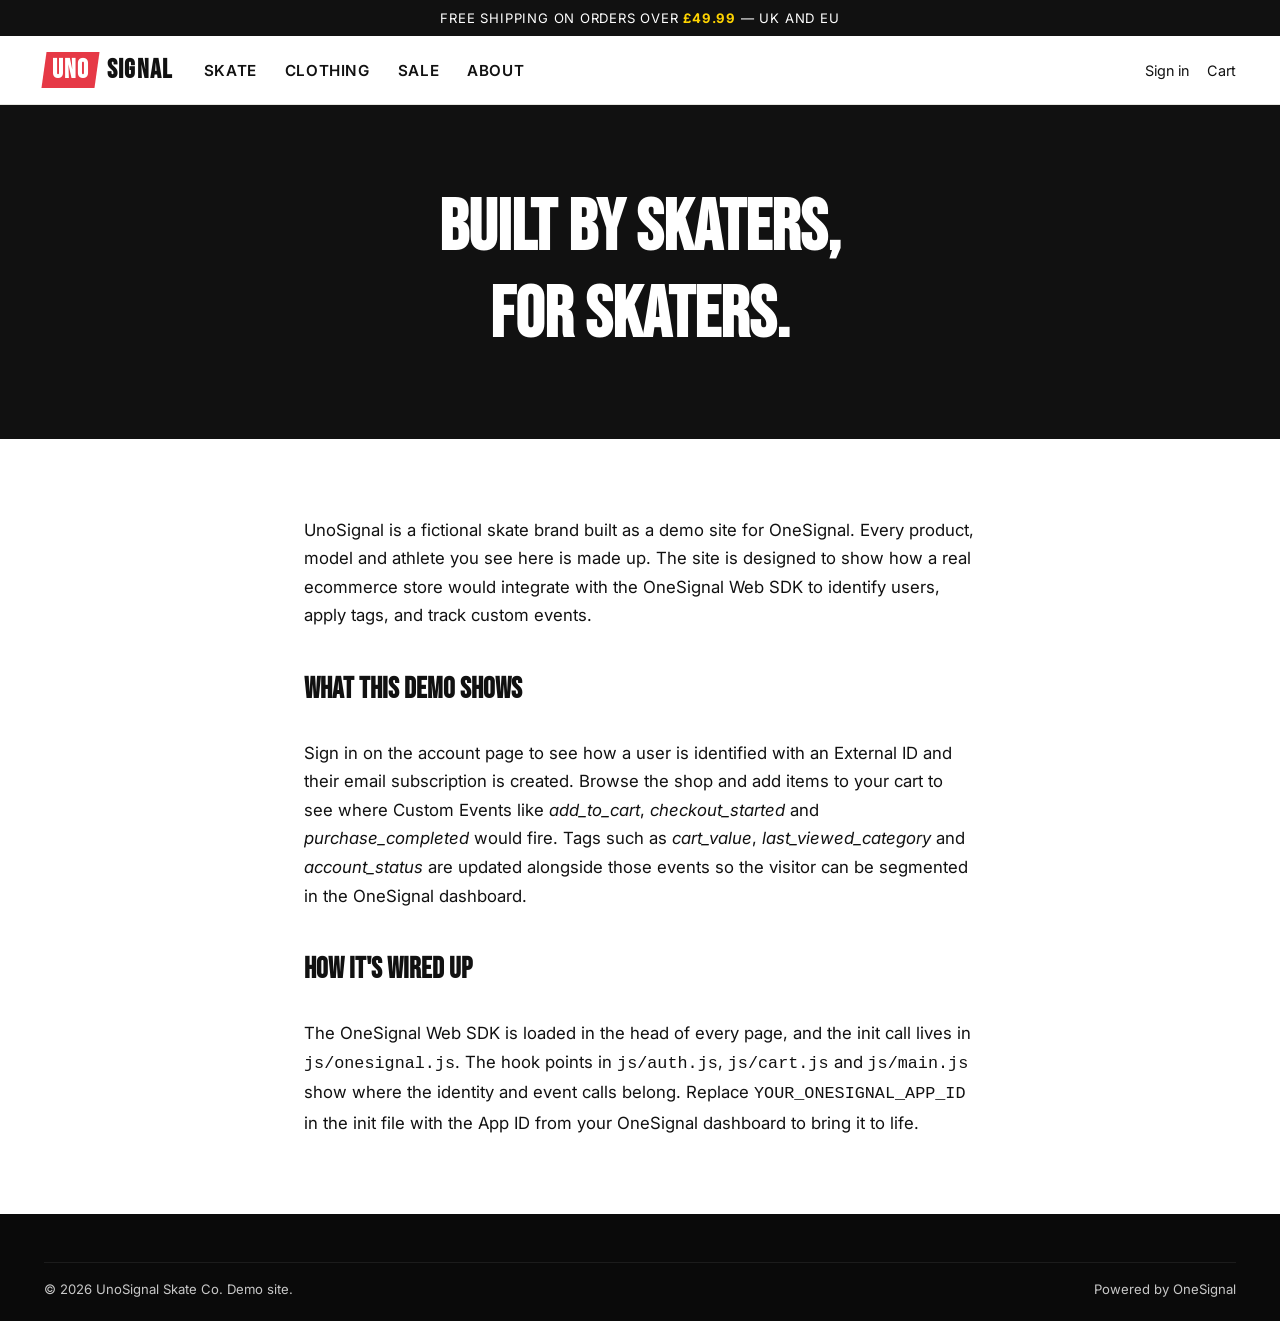
==== about.html @ 8636d181 "first draft" ====
<!DOCTYPE html>
<html lang="en">
<head>
  <meta charset="UTF-8" />
  <meta name="viewport" content="width=device-width, initial-scale=1.0" />
  <title>About — UnoSignal Skate Store</title>

  <script src="https://cdn.onesignal.com/sdks/web/v16/OneSignalSDK.page.js" defer></script>
  <script src="js/onesignal.js" defer></script>

  <link rel="preconnect" href="https://fonts.googleapis.com" />
  <link rel="preconnect" href="https://fonts.gstatic.com" crossorigin />
  <link href="https://fonts.googleapis.com/css2?family=Bebas+Neue&family=Inter:wght@400;500;600;700&display=swap" rel="stylesheet" />
  <link rel="stylesheet" href="css/styles.css" />
</head>
<body>
  <div class="announcement">Free shipping on orders over <strong>£49.99</strong> — UK and EU</div>

  <header class="site-header">
    <div class="container">
      <button class="nav-toggle" aria-label="Open menu">☰</button>
      <a class="brand" href="index.html">
        <span class="brand-mark"><span>UNO</span></span>SIGNAL
      </a>
      <nav class="main-nav">
        <a href="shop.html">Skate</a>
        <a href="shop.html">Clothing</a>
        <a href="shop.html">Sale</a>
        <a href="about.html">About</a>
      </nav>
      <div class="header-actions">
        <a href="account.html" data-auth-link><span data-auth-name>Sign in</span></a>
        <a class="cart-link" href="cart.html">
          Cart <span class="cart-count" data-cart-count>0</span>
        </a>
      </div>
    </div>
  </header>

  <section class="about-hero">
    <div class="container">
      <h1>Built by skaters,<br />for skaters.</h1>
    </div>
  </section>

  <article class="about-content">
    <p>
      UnoSignal is a fictional skate brand built as a demo site for OneSignal.
      Every product, model and athlete you see here is made up. The site is
      designed to show how a real ecommerce store would integrate with the
      OneSignal Web SDK to identify users, apply tags, and track custom events.
    </p>

    <h2>What this demo shows</h2>
    <p>
      Sign in on the account page to see how a user is identified with an
      External ID and their email subscription is created. Browse the shop and
      add items to your cart to see where Custom Events like
      <em>add_to_cart</em>, <em>checkout_started</em> and
      <em>purchase_completed</em> would fire. Tags such as
      <em>cart_value</em>, <em>last_viewed_category</em> and
      <em>account_status</em> are updated alongside those events so the
      visitor can be segmented in the OneSignal dashboard.
    </p>

    <h2>How it's wired up</h2>
    <p>
      The OneSignal Web SDK is loaded in the head of every page, and the init
      call lives in <code>js/onesignal.js</code>. The hook points in
      <code>js/auth.js</code>, <code>js/cart.js</code> and
      <code>js/main.js</code> show where the identity and event calls belong.
      Replace <code>YOUR_ONESIGNAL_APP_ID</code> in the init file with the App
      ID from your OneSignal dashboard to bring it to life.
    </p>
  </article>

  <footer class="site-footer">
    <div class="container">
      <div class="footer-bottom">
        <span>© 2026 UnoSignal Skate Co. Demo site.</span>
        <span>Powered by OneSignal</span>
      </div>
    </div>
  </footer>

  <script src="js/products.js"></script>
  <script src="js/cart.js"></script>
  <script src="js/auth.js"></script>
  <script src="js/main.js"></script>
</body>
</html>
---- css/styles.css ----
/* =====================================================================
 * UnoSignal Skate Store — styles
 * Bold typography, dark accents, with one big accent color for buttons
 * and tags. Inspired by skate brand websites (Santa Cruz / Element).
 * ===================================================================== */

:root {
  --ink: #111111;
  --paper: #ffffff;
  --paper-soft: #f6f5f1;
  --muted: #6b6b6b;
  --line: #e6e6e1;
  --accent: #e63946; /* skate red */
  --accent-dark: #b62b37;
  --yellow: #ffd400;
}

* {
  box-sizing: border-box;
}

html,
body {
  margin: 0;
  padding: 0;
  font-family:
    "Inter",
    system-ui,
    -apple-system,
    "Helvetica Neue",
    Arial,
    sans-serif;
  color: var(--ink);
  background: var(--paper);
  -webkit-font-smoothing: antialiased;
}

a {
  color: inherit;
  text-decoration: none;
}
img {
  max-width: 100%;
  display: block;
}

.container {
  max-width: 1240px;
  margin: 0 auto;
  padding: 0 24px;
}

.muted {
  color: var(--muted);
  font-size: 0.92em;
}

/* ---- Buttons ---- */
.btn {
  display: inline-flex;
  align-items: center;
  justify-content: center;
  border: 1px solid var(--ink);
  background: var(--paper);
  color: var(--ink);
  padding: 12px 22px;
  border-radius: 999px;
  font-weight: 600;
  font-size: 0.92rem;
  letter-spacing: 0.02em;
  cursor: pointer;
  transition: all 0.15s ease;
}
.btn:hover {
  background: var(--ink);
  color: var(--paper);
}

.btn-primary {
  background: var(--ink);
  color: var(--paper);
  border-color: var(--ink);
}
.btn-primary:hover {
  background: var(--accent);
  border-color: var(--accent);
  color: var(--paper);
}

.btn-accent {
  background: var(--accent);
  color: var(--paper);
  border-color: var(--accent);
}
.btn-accent:hover {
  background: var(--accent-dark);
  border-color: var(--accent-dark);
}

.link-btn {
  background: none;
  border: 0;
  color: var(--muted);
  font-size: 0.85rem;
  cursor: pointer;
  text-decoration: underline;
  padding: 0;
}

/* ---- Announcement bar ---- */
.announcement {
  background: var(--ink);
  color: var(--paper);
  text-align: center;
  font-size: 0.82rem;
  letter-spacing: 0.06em;
  text-transform: uppercase;
  padding: 10px 12px;
}
.announcement strong {
  color: var(--yellow);
}

/* ---- Header ---- */
.site-header {
  border-bottom: 1px solid var(--line);
  position: sticky;
  top: 0;
  background: var(--paper);
  z-index: 50;
}
.site-header .container {
  display: flex;
  align-items: center;
  gap: 32px;
  padding-top: 16px;
  padding-bottom: 16px;
}
.brand {
  font-family: "Bebas Neue", "Impact", sans-serif;
  font-size: 1.7rem;
  font-weight: 700;
  letter-spacing: 0.04em;
  display: inline-flex;
  align-items: baseline;
  gap: 6px;
}
.brand .brand-mark {
  display: inline-block;
  background: var(--accent);
  color: var(--paper);
  padding: 2px 8px;
  margin-right: 4px;
  transform: skewX(-8deg);
}
.brand .brand-mark span {
  display: inline-block;
  transform: skewX(8deg);
}

.main-nav {
  display: flex;
  gap: 28px;
  flex: 1;
  font-weight: 600;
  font-size: 0.95rem;
  text-transform: uppercase;
  letter-spacing: 0.04em;
}
.main-nav a:hover {
  color: var(--accent);
}

.header-actions {
  display: flex;
  align-items: center;
  gap: 18px;
  font-size: 0.9rem;
}
.header-actions a {
  position: relative;
}
.cart-link {
  display: inline-flex;
  align-items: center;
  gap: 6px;
}
.cart-count {
  display: none;
  background: var(--accent);
  color: var(--paper);
  border-radius: 999px;
  font-size: 0.7rem;
  font-weight: 700;
  min-width: 20px;
  height: 20px;
  align-items: center;
  justify-content: center;
  padding: 0 6px;
}

.nav-toggle {
  display: none;
  background: none;
  border: 0;
  font-size: 1.4rem;
  cursor: pointer;
}

/* ---- Hero ---- */
.hero {
  background: var(--ink);
  color: var(--paper);
  padding: 90px 0 80px;
  text-align: center;
  position: relative;
  overflow: hidden;
}
.hero::before {
  content: "";
  position: absolute;
  inset: 0;
  pointer-events: none;
  background-image:
    linear-gradient(rgba(0, 0, 0, 0.65), rgba(0, 0, 0, 0.65)),
    url("../images/photo-1566677785383-e2c740347c7b.avif");
  background-size: cover;
  background-position: center;
  background-repeat: no-repeat;
}
.hero::after {
  content: "";
  position: absolute;
  inset: 0;
  pointer-events: none;
  background-image: url("data:image/svg+xml;charset=utf-8,%3Csvg xmlns='http://www.w3.org/2000/svg' width='300' height='300'%3E%3Cfilter id='n'%3E%3CfeTurbulence type='fractalNoise' baseFrequency='0.4' numOctaves='3' stitchTiles='stitch'/%3E%3C/filter%3E%3Crect width='300' height='300' filter='url(%23n)'/%3E%3C/svg%3E");
  background-size: 300px 300px;
  background-repeat: repeat;
  opacity: 0.2;
}
.hero .container {
  position: relative;
  z-index: 1;
}
.hero h1 {
  position: relative;
  font-family: "Bebas Neue", "Impact", sans-serif;
  font-size: clamp(3rem, 8vw, 6.5rem);
  line-height: 0.95;
  margin: 0 0 20px;
  letter-spacing: 0.01em;
  text-shadow: 0 2px 30px rgba(0, 0, 0, 0.8);
}
.hero h1 .accent {
  color: var(--accent);
}
.hero p {
  position: relative;
  font-size: 1.1rem;
  color: #e9e9e9;
  max-width: 640px;
  margin: 0 auto 32px;
}
.hero .hero-actions {
  position: relative;
  display: flex;
  gap: 14px;
  justify-content: center;
  flex-wrap: wrap;
}

/* ---- Sections ---- */
.section {
  padding: 80px 0;
}
.section-header {
  display: flex;
  align-items: baseline;
  justify-content: space-between;
  margin-bottom: 30px;
}
.section-header h2 {
  font-family: "Bebas Neue", "Impact", sans-serif;
  font-size: 2.5rem;
  margin: 0;
  letter-spacing: 0.02em;
}
.section-header a {
  text-decoration: underline;
  font-weight: 600;
}
.section-soft {
  background: var(--paper-soft);
}

/* ---- Product grid ---- */
.product-grid {
  display: grid;
  grid-template-columns: repeat(4, 1fr);
  gap: 28px;
}
.product-card {
  position: relative;
  background: var(--paper);
  border: 1px solid var(--line);
  border-radius: 6px;
  overflow: hidden;
  display: flex;
  flex-direction: column;
  transition:
    transform 0.15s ease,
    box-shadow 0.15s ease;
}
.product-card:hover {
  transform: translateY(-2px);
  box-shadow: 0 18px 30px -20px rgba(0, 0, 0, 0.25);
}
.product-tag {
  position: absolute;
  top: 12px;
  left: 12px;
  z-index: 2;
  background: var(--accent);
  color: var(--paper);
  font-size: 0.7rem;
  font-weight: 700;
  text-transform: uppercase;
  letter-spacing: 0.08em;
  padding: 4px 8px;
  border-radius: 4px;
}
.product-image {
  display: block;
  background: var(--paper-soft);
}
.product-image img {
  aspect-ratio: 1 / 1;
  object-fit: cover;
  width: 100%;
}
.product-body {
  padding: 18px;
  display: flex;
  flex-direction: column;
  gap: 8px;
  flex: 1;
}
.product-body h3 {
  margin: 0;
  font-size: 1.05rem;
  font-weight: 700;
}
.product-footer {
  display: flex;
  align-items: center;
  justify-content: space-between;
  gap: 12px;
  margin-top: auto;
  padding-top: 12px;
}
.price {
  font-weight: 700;
  font-size: 1.05rem;
}
.product-footer .btn {
  padding: 8px 14px;
  font-size: 0.8rem;
}

/* ---- Filters ---- */
.filter-bar {
  display: flex;
  gap: 8px;
  flex-wrap: wrap;
  margin-bottom: 28px;
}
.filter-bar button {
  background: none;
  border: 1px solid var(--line);
  border-radius: 999px;
  padding: 8px 16px;
  font-size: 0.85rem;
  font-weight: 600;
  cursor: pointer;
  text-transform: capitalize;
}
.filter-bar button.active,
.filter-bar button:hover {
  background: var(--ink);
  color: var(--paper);
  border-color: var(--ink);
}

/* ---- Promo strip ---- */
.promo-strip {
  background: var(--accent);
  color: var(--paper);
  padding: 60px 0;
  text-align: center;
}
.promo-strip h2 {
  font-family: "Bebas Neue", "Impact", sans-serif;
  font-size: clamp(2rem, 5vw, 3.5rem);
  margin: 0 0 12px;
}

/* ---- Cart page ---- */
.cart-page {
  padding: 60px 0;
}
.cart-page h1 {
  font-family: "Bebas Neue", "Impact", sans-serif;
  font-size: 2.6rem;
  margin: 0 0 28px;
}
.cart-row {
  display: grid;
  grid-template-columns: 100px 1fr 160px;
  gap: 20px;
  padding: 20px 0;
  border-bottom: 1px solid var(--line);
  align-items: center;
}
.cart-row img {
  border-radius: 6px;
}
.cart-row-info h3 {
  margin: 0 0 4px;
  font-size: 1rem;
}
.qty-controls {
  display: inline-flex;
  align-items: center;
  border: 1px solid var(--line);
  border-radius: 999px;
  overflow: hidden;
  margin-top: 8px;
}
.qty-controls button {
  border: 0;
  background: none;
  width: 32px;
  height: 32px;
  font-size: 1.1rem;
  cursor: pointer;
}
.qty-controls span {
  padding: 0 12px;
  font-weight: 600;
}
.cart-row-price {
  text-align: right;
}
.cart-row-price strong {
  display: block;
  font-size: 1.05rem;
  margin-bottom: 6px;
}
.cart-empty {
  padding: 40px 0;
}

.cart-summary {
  margin-top: 32px;
  padding: 24px;
  background: var(--paper-soft);
  border-radius: 8px;
  display: flex;
  align-items: center;
  justify-content: space-between;
  flex-wrap: wrap;
  gap: 12px;
}
.cart-summary .total {
  font-size: 1.4rem;
  font-weight: 700;
}

/* ---- About page ---- */
.about-hero {
  background: var(--ink);
  color: var(--paper);
  padding: 80px 0;
  text-align: center;
}
.about-hero h1 {
  font-family: "Bebas Neue", "Impact", sans-serif;
  font-size: clamp(2.5rem, 6vw, 4.5rem);
  margin: 0;
}
.about-content {
  max-width: 720px;
  margin: 0 auto;
  padding: 60px 24px;
  font-size: 1.05rem;
  line-height: 1.7;
}
.about-content h2 {
  font-family: "Bebas Neue", "Impact", sans-serif;
  font-size: 1.8rem;
  margin-top: 36px;
}

/* ---- Account page ---- */
.auth-page {
  max-width: 480px;
  margin: 0 auto;
  padding: 60px 24px;
}
.auth-page h1 {
  font-family: "Bebas Neue", "Impact", sans-serif;
  font-size: 2.4rem;
  margin: 0 0 8px;
}
.auth-page .muted {
  margin-bottom: 28px;
}
.auth-form {
  display: flex;
  flex-direction: column;
  gap: 14px;
}
.auth-form label {
  font-size: 0.85rem;
  font-weight: 600;
}
.auth-form input {
  border: 1px solid var(--line);
  border-radius: 6px;
  padding: 12px 14px;
  font-size: 1rem;
}
.auth-form button {
  margin-top: 8px;
}
.session-card {
  border: 1px solid var(--line);
  border-radius: 8px;
  padding: 20px;
  background: var(--paper-soft);
  margin-bottom: 24px;
}
.session-card code {
  background: var(--paper);
  padding: 2px 6px;
  border-radius: 4px;
  font-size: 0.85rem;
}

/* ---- Newsletter / footer ---- */
.newsletter {
  background: var(--ink);
  color: var(--paper);
  padding: 60px 0;
  text-align: center;
}
.newsletter h2 {
  font-family: "Bebas Neue", "Impact", sans-serif;
  font-size: 2rem;
  margin: 0 0 12px;
}
.newsletter form {
  display: flex;
  max-width: 460px;
  margin: 22px auto 0;
  gap: 8px;
}
.newsletter input {
  flex: 1;
  padding: 12px 16px;
  border-radius: 999px;
  border: 0;
  font-size: 1rem;
}
.newsletter button {
  background: var(--accent);
  color: var(--paper);
  border: 0;
  border-radius: 999px;
  padding: 12px 22px;
  font-weight: 700;
  cursor: pointer;
}

.site-footer {
  background: #0a0a0a;
  color: #c8c8c8;
  padding: 48px 0 28px;
}
.footer-grid {
  display: grid;
  grid-template-columns: 2fr 1fr 1fr 1fr;
  gap: 32px;
  margin-bottom: 32px;
}
.footer-grid h4 {
  color: var(--paper);
  text-transform: uppercase;
  font-size: 0.85rem;
  letter-spacing: 0.08em;
  margin: 0 0 14px;
}
.footer-grid ul {
  list-style: none;
  padding: 0;
  margin: 0;
  line-height: 2;
  font-size: 0.9rem;
}
.footer-grid a:hover {
  color: var(--paper);
}
.footer-bottom {
  border-top: 1px solid #1c1c1c;
  padding-top: 18px;
  font-size: 0.82rem;
  display: flex;
  justify-content: space-between;
  flex-wrap: wrap;
  gap: 8px;
}

/* ---- Toast ---- */
.toast {
  position: fixed;
  bottom: 30px;
  left: 50%;
  transform: translateX(-50%) translateY(20px);
  background: var(--ink);
  color: var(--paper);
  padding: 12px 22px;
  border-radius: 999px;
  font-size: 0.9rem;
  font-weight: 600;
  opacity: 0;
  transition: all 0.2s ease;
  z-index: 100;
}
.toast.visible {
  opacity: 1;
  transform: translateX(-50%) translateY(0);
}

/* ---- Responsive ---- */
@media (max-width: 960px) {
  .product-grid {
    grid-template-columns: repeat(2, 1fr);
  }
  .footer-grid {
    grid-template-columns: 1fr 1fr;
  }
}

@media (max-width: 720px) {
  .site-header .container {
    gap: 16px;
  }
  .nav-toggle {
    display: block;
  }
  .main-nav {
    position: absolute;
    top: 100%;
    left: 0;
    right: 0;
    background: var(--paper);
    flex-direction: column;
    padding: 16px 24px;
    border-bottom: 1px solid var(--line);
    display: none;
  }
  .main-nav.open {
    display: flex;
  }
  .cart-row {
    grid-template-columns: 80px 1fr;
  }
  .cart-row-price {
    grid-column: 1 / -1;
    text-align: left;
  }
  .newsletter form {
    flex-direction: column;
    padding: 0 24px;
  }
}
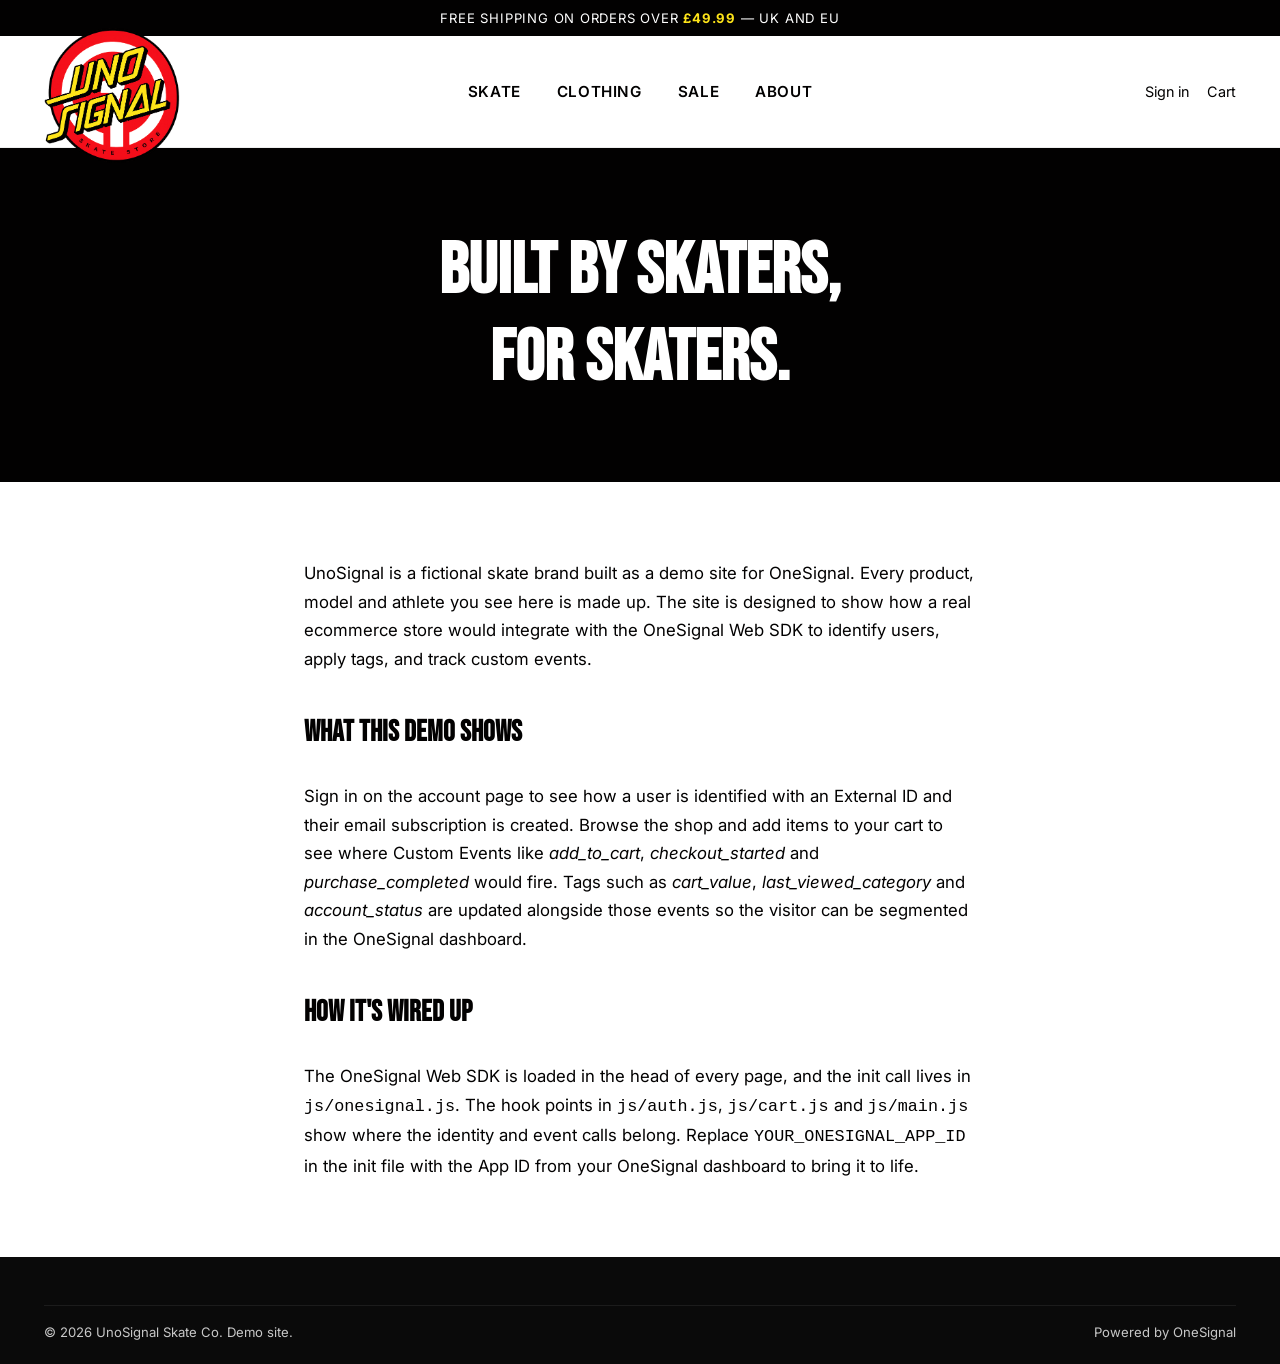
==== commit b7bb5c43: "changed some styles and added some images" ====
--- a/about.html
+++ b/about.html
@@ -19,8 +19,8 @@
   <header class="site-header">
     <div class="container">
       <button class="nav-toggle" aria-label="Open menu">☰</button>
-      <a class="brand" href="index.html">
-        <span class="brand-mark"><span>UNO</span></span>SIGNAL
+      <a class="brand brand-img" href="index.html" aria-label="UnoSignal home">
+        <img class="brand-logo" src="images/logo.png" alt="UnoSignal" />
       </a>
       <nav class="main-nav">
         <a href="shop.html">Skate</a>
--- a/css/styles.css
+++ b/css/styles.css
@@ -5,14 +5,14 @@
  * ===================================================================== */
 
 :root {
-  --ink: #111111;
+  --ink: #020101;
   --paper: #ffffff;
   --paper-soft: #f6f5f1;
   --muted: #6b6b6b;
-  --line: #e6e6e1;
-  --accent: #e63946; /* skate red */
-  --accent-dark: #b62b37;
-  --yellow: #ffd400;
+  --line: #eeeeee;
+  --accent: #f30f1a;
+  --accent-dark: color-mix(in oklch, var(--accent), black 20%);
+  --yellow: #fee419;
 }
 
 * {
@@ -130,11 +130,12 @@
   z-index: 50;
 }
 .site-header .container {
-  display: flex;
-  align-items: center;
-  gap: 32px;
-  padding-top: 16px;
-  padding-bottom: 16px;
+  display: grid;
+  grid-template-columns: 1fr auto 1fr;
+  align-items: center;
+  gap: 16px;
+  padding-top: 6px;
+  padding-bottom: 6px;
 }
 .brand {
   font-family: "Bebas Neue", "Impact", sans-serif;
@@ -158,14 +159,38 @@
   transform: skewX(8deg);
 }
 
+/* ---- Logo breakout (header only) ---- */
+/* Logo bleeds upward into the announcement bar and downward  */
+/* below the header border — floating in the Santa Cruz style. */
+.brand.brand-img {
+  display: block;
+  line-height: 0;
+  position: relative;
+  z-index: 51; /* sits above header (z-index: 50) */
+  margin-top: -14px; /* bleed upward into announcement bar */
+}
+.brand-logo {
+  display: block;
+  height: auto;
+  width: 140px;
+  margin-bottom: -22px; /* bleed downward below the border-bottom */
+  transition:
+    transform 0.15s ease,
+    filter 0.15s ease;
+}
+.brand-logo:hover {
+  transform: translateY(-2px) scale(1.04);
+  filter: drop-shadow(0 6px 18px rgba(0, 0, 0, 0.1));
+}
+
 .main-nav {
   display: flex;
-  gap: 28px;
-  flex: 1;
+  gap: 36px;
   font-weight: 600;
   font-size: 0.95rem;
   text-transform: uppercase;
   letter-spacing: 0.04em;
+  justify-content: center; /* centres links within the middle grid cell */
 }
 .main-nav a:hover {
   color: var(--accent);
@@ -173,6 +198,7 @@
 
 .header-actions {
   display: flex;
+  justify-self: end; /* push to far right of the 3rd grid column */
   align-items: center;
   gap: 18px;
   font-size: 0.9rem;
@@ -223,7 +249,7 @@
   pointer-events: none;
   background-image:
     linear-gradient(rgba(0, 0, 0, 0.65), rgba(0, 0, 0, 0.65)),
-    url("../images/photo-1566677785383-e2c740347c7b.avif");
+    url("../images/hero.avif");
   background-size: cover;
   background-position: center;
   background-repeat: no-repeat;
